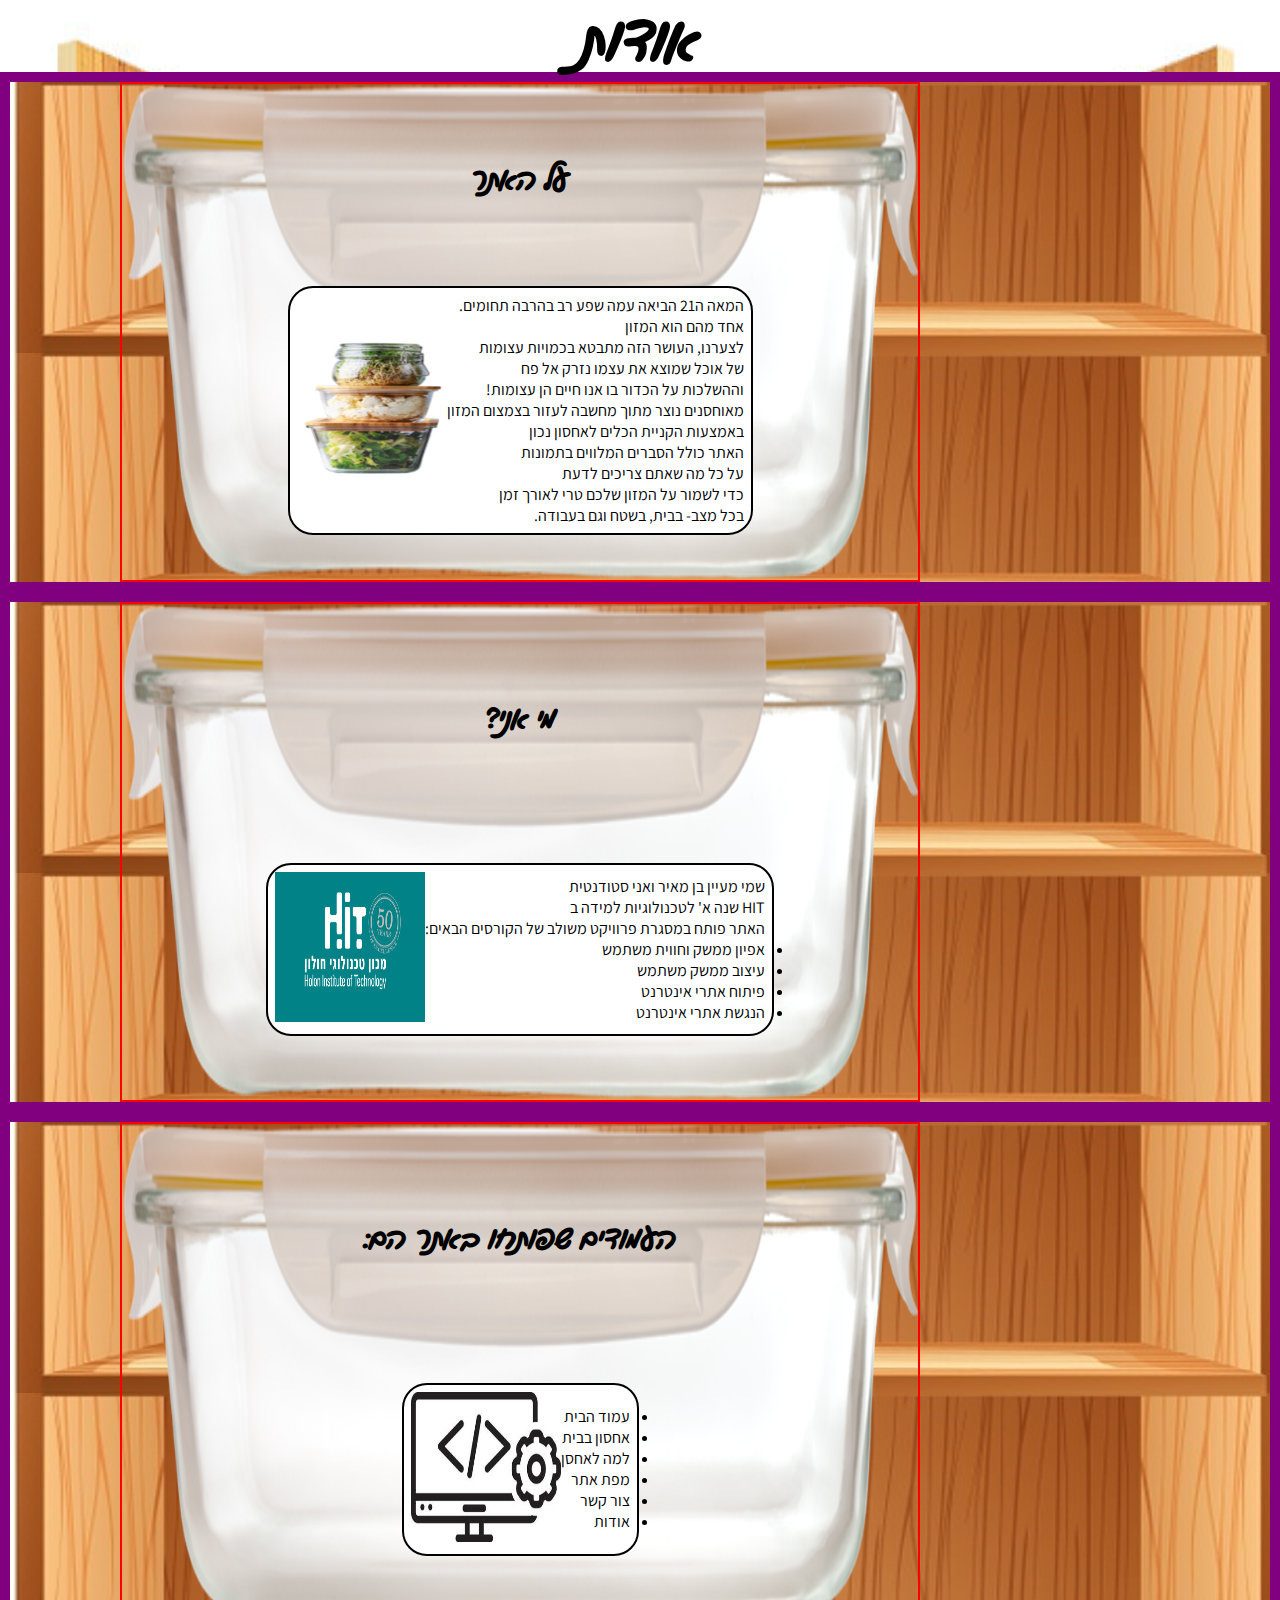
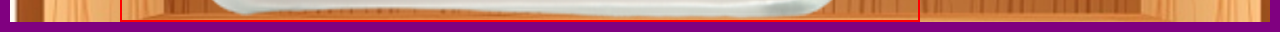
==== about.HTML @ 71db6bdf "page 4" ====
<!DOCTYPE html>
<html lang="en">

<head>
    <meta charset="UTF-8">
    <meta http-equiv="X-UA-Compatible" content="IE=edge">
    <meta name="viewport" content="width=device-width, initial-scale=1.0">
    <link rel="stylesheet" href="./styles/about2.css">
    <title> אודות</title>
</head>

<body>
    <h1> אודות</h1>

    <div id="container">

        <div class=shelf>
            <div class=box>
                <div class=title>
                    <h2> על האתר</2>
                </div>
                <section class="section">
                    <div class="text">
                        <p> המאה ה21 הביאה עמה שפע רב בהרבה תחומים. </p>
                        <p> אחד מהם הוא המזון </p>
                        <p>לצערנו, העושר הזה מתבטא בכמויות עצומות </p>
                        <p>של אוכל שמוצא את עצמו נזרק אל פח </p>
                        <p>וההשלכות על הכדור בו אנו חיים הן עצומות! </p>
                        <p>מאוחסנים נוצר מתוך מחשבה לעזור בצמצום המזון </p>
                        <p>באמצעות הקניית הכלים לאחסון נכון </p>
                        <p>האתר כולל הסברים המלווים בתמונות
                        <p> על כל מה שאתם צריכים לדעת </p>
                        <p>כדי לשמור על המזון שלכם טרי לאורך זמן</p>
                        <p> בכל מצב- בבית, בשטח וגם בעבודה. </p>
                    </div>
                    <div>
                        <img src="./images/boxes.png">
                    </div>
                </section>
            </div>
        </div>

        <div class=shelf>
            <div class=box>
                <div class="title">
                    <h2> מי אני?</h2>
                </div>
                <section class="section">
                    <div class="text">
                        <p> שמי מעיין בן מאיר ואני סטודנטית </p>
                        <p> HIT שנה א' לטכנולוגיות למידה ב </p>
                        <ul>
                            האתר פותח במסגרת פרוויקט משולב של הקורסים הבאים:
                            <li> אפיון ממשק וחווית משתמש </li>
                            <li> עיצוב ממשק משתמש</il>
                            <li>פיתוח אתרי אינטרנט </li>
                            <li>הנגשת אתרי אינטרנט </il>
                        </ul>
                    </div>
                    <div id="image">
                        <img src="./images/hit.jpg">
                    </div>
                </section>
            </div>
        </div>


        <div class=shelf>
            <div class=box>
                <div class="title">
                    <h2> העמודים שפותחו באתר הם:</h2>
                </div>
                <section class="section">
                    <div class="text">
                        <ul>
                            <li>עמוד הבית</li>
                            <li>אחסון בבית</li>
                            <li>למה לאחסן </li>
                            <li>מפת אתר </li>
                            <li>צור קשר</li>
                            <li>אודות</li>
                        </ul>
                    </div>
                    <div id="image">
                        <img src="./images/DEVELOPEMENT.jpg" alt="" />
                    </div>
                </section>
            </DIV>
        </div>
    </div>

</body>
---- styles/about2.css ----
@import url('https://fonts.googleapis.com/css2?family=Assistant:wght@500&display=swap');


@font-face {
    font-family: 'MyWebFont';
    src: url('../fonts/GveretLevinAlefAlefAlefRegular.ttf');

}

* {
    margin: 0;
    padding: 0;
    box-sizing: border-box;
    direction: rtl;
    /* font-family: Arial, Helvetica, sans-serif; */
    font-family: 'Assistant', sans-serif;

}


body {
    direction: rtl;
    background-repeat: no-repeat;
    background-image: url('../images/OPEN.png');
    background-size: 100% 100%;
}

h1 {
    text-align: center;
    font-family: 'MyWebFont';
    font-size: 60px;
}

#container {
    margin-top: 0px;
}

.shelf {
    background-image: url('../images/SHELF.png');
    border: solid purple 10px;
    box-sizing: 50% 59%;

}


.box {
    background-repeat: no-repeat;
    border: solid red 2px;
    display: flex;
    flex-direction: column;
    justify-content: space-around;
    align-items: center;
    height: 500px;
    background-image: url('../images/BOX3.png');
    width: 800px;
    background-size: 100% 100%;
    text-align: center;
    background-repeat: no-repeat;
    padding-top: 30px;
    position: relative;
    right: 350px;


}


section.section {
    display: flex;
    flex-direction: row;
    justify-content: space-around;
    border: solid 1px black;
    align-items: center;
    height: fit-content;
    width: fit-content;
    padding: 7px;
    background-color: white;
    border: solid 2px black;
    border-radius: 25px;

}


div.text {
    font-family: arimo;
    font-size: 16px;
    text-align: right;
}


h2 {
    font-family: 'MyWebFont';
    font-size: 30px;

}


div img {
    width: 150px;
    height: 150px;
    background-color: white;
}



background-image: url('../images/box.png');
width: 700px;
background-size: 100%;
height: 700px;
background-repeat: no-repeat;
background-image: url('../images/SHELF.png'); //

}
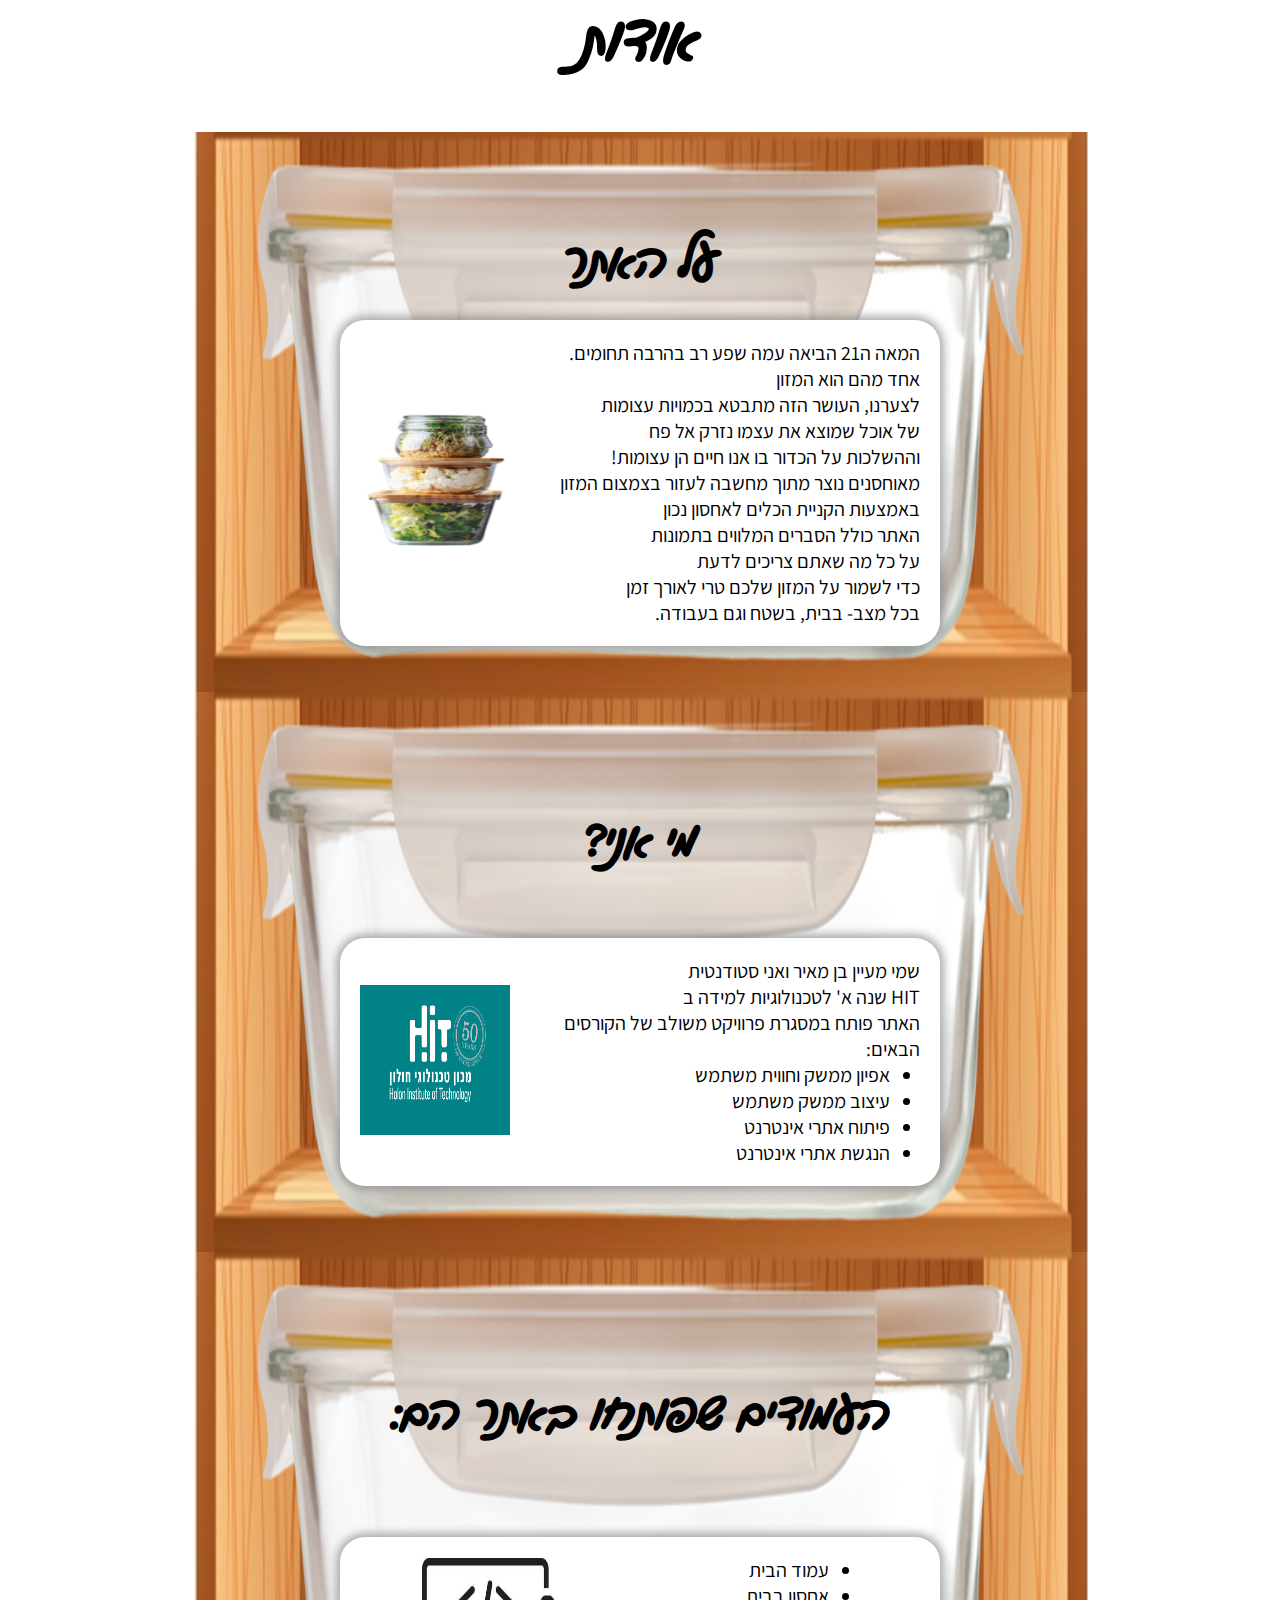
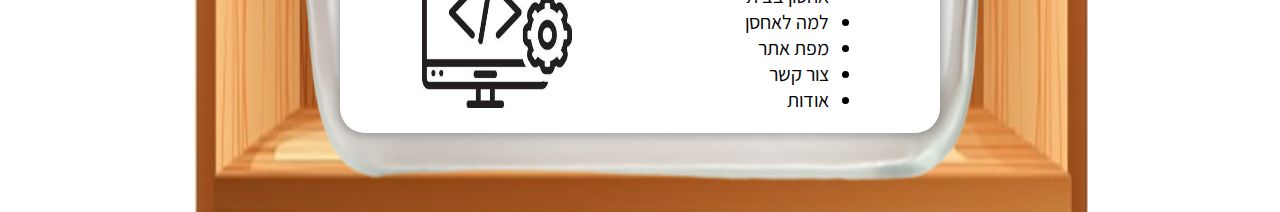
==== commit 158f2190: "lesson9" ====
--- a/about.HTML
+++ b/about.HTML
@@ -8,6 +8,7 @@
     <link rel="stylesheet" href="./styles/about2.css">
     <title> אודות</title>
 </head>
+
 
 <body>
     <h1> אודות</h1>
--- a/styles/about2.css
+++ b/styles/about2.css
@@ -21,7 +21,7 @@
 body {
     direction: rtl;
     background-repeat: no-repeat;
-    background-image: url('../images/OPEN.png');
+    /* background-image: url('../images/OPEN.png'); */
     background-size: 100% 100%;
 }
 
@@ -32,34 +32,40 @@
 }
 
 #container {
-    margin-top: 0px;
+    margin-top: 60px;
 }
 
 .shelf {
     background-image: url('../images/SHELF.png');
-    border: solid purple 10px;
-    box-sizing: 50% 59%;
+    /* border: solid purple 10px; */
+    background-position: center;
+    background-size: 70% 100%;
+    /* box-sizing: 100% 100%; */
+    background-repeat: no-repeat;
+    /* margin-bottom: 100px; */
+    padding: 30px 0;
 
 }
 
 
 .box {
-    background-repeat: no-repeat;
-    border: solid red 2px;
+    /* border: solid red 2px; */
     display: flex;
     flex-direction: column;
     justify-content: space-around;
     align-items: center;
     height: 500px;
     background-image: url('../images/BOX3.png');
-    width: 800px;
+    width: 60%;
     background-size: 100% 100%;
     text-align: center;
     background-repeat: no-repeat;
-    padding-top: 30px;
+    /* padding-top: 30px; */
     position: relative;
-    right: 350px;
-
+    /* right: 350px; */
+    margin: 0 auto;
+    /* padding: 0 100px; */
+    padding-top: 50px;
 
 }
 
@@ -68,28 +74,35 @@
     display: flex;
     flex-direction: row;
     justify-content: space-around;
-    border: solid 1px black;
+    /* border: solid 1px black; */
     align-items: center;
     height: fit-content;
-    width: fit-content;
-    padding: 7px;
+    max-width: 100%;
+    max-width: 600px;
+    width: 80%;
+    padding: 20px;
     background-color: white;
-    border: solid 2px black;
+    /* border: solid 2px black; */
+    box-shadow: 0 0 8px 4px rgba(125, 125, 125, 0.625);
     border-radius: 25px;
 
+}
+
+section li {
+    margin-right: 30px;
 }
 
 
 div.text {
     font-family: arimo;
-    font-size: 16px;
+    font-size: 20px;
     text-align: right;
 }
 
 
 h2 {
     font-family: 'MyWebFont';
-    font-size: 30px;
+    font-size: 3rem;
 
 }
 
@@ -98,15 +111,5 @@
     width: 150px;
     height: 150px;
     background-color: white;
-}
-
-
-
-background-image: url('../images/box.png');
-width: 700px;
-background-size: 100%;
-height: 700px;
-background-repeat: no-repeat;
-background-image: url('../images/SHELF.png'); //
-
+    margin-right: 50px;
 }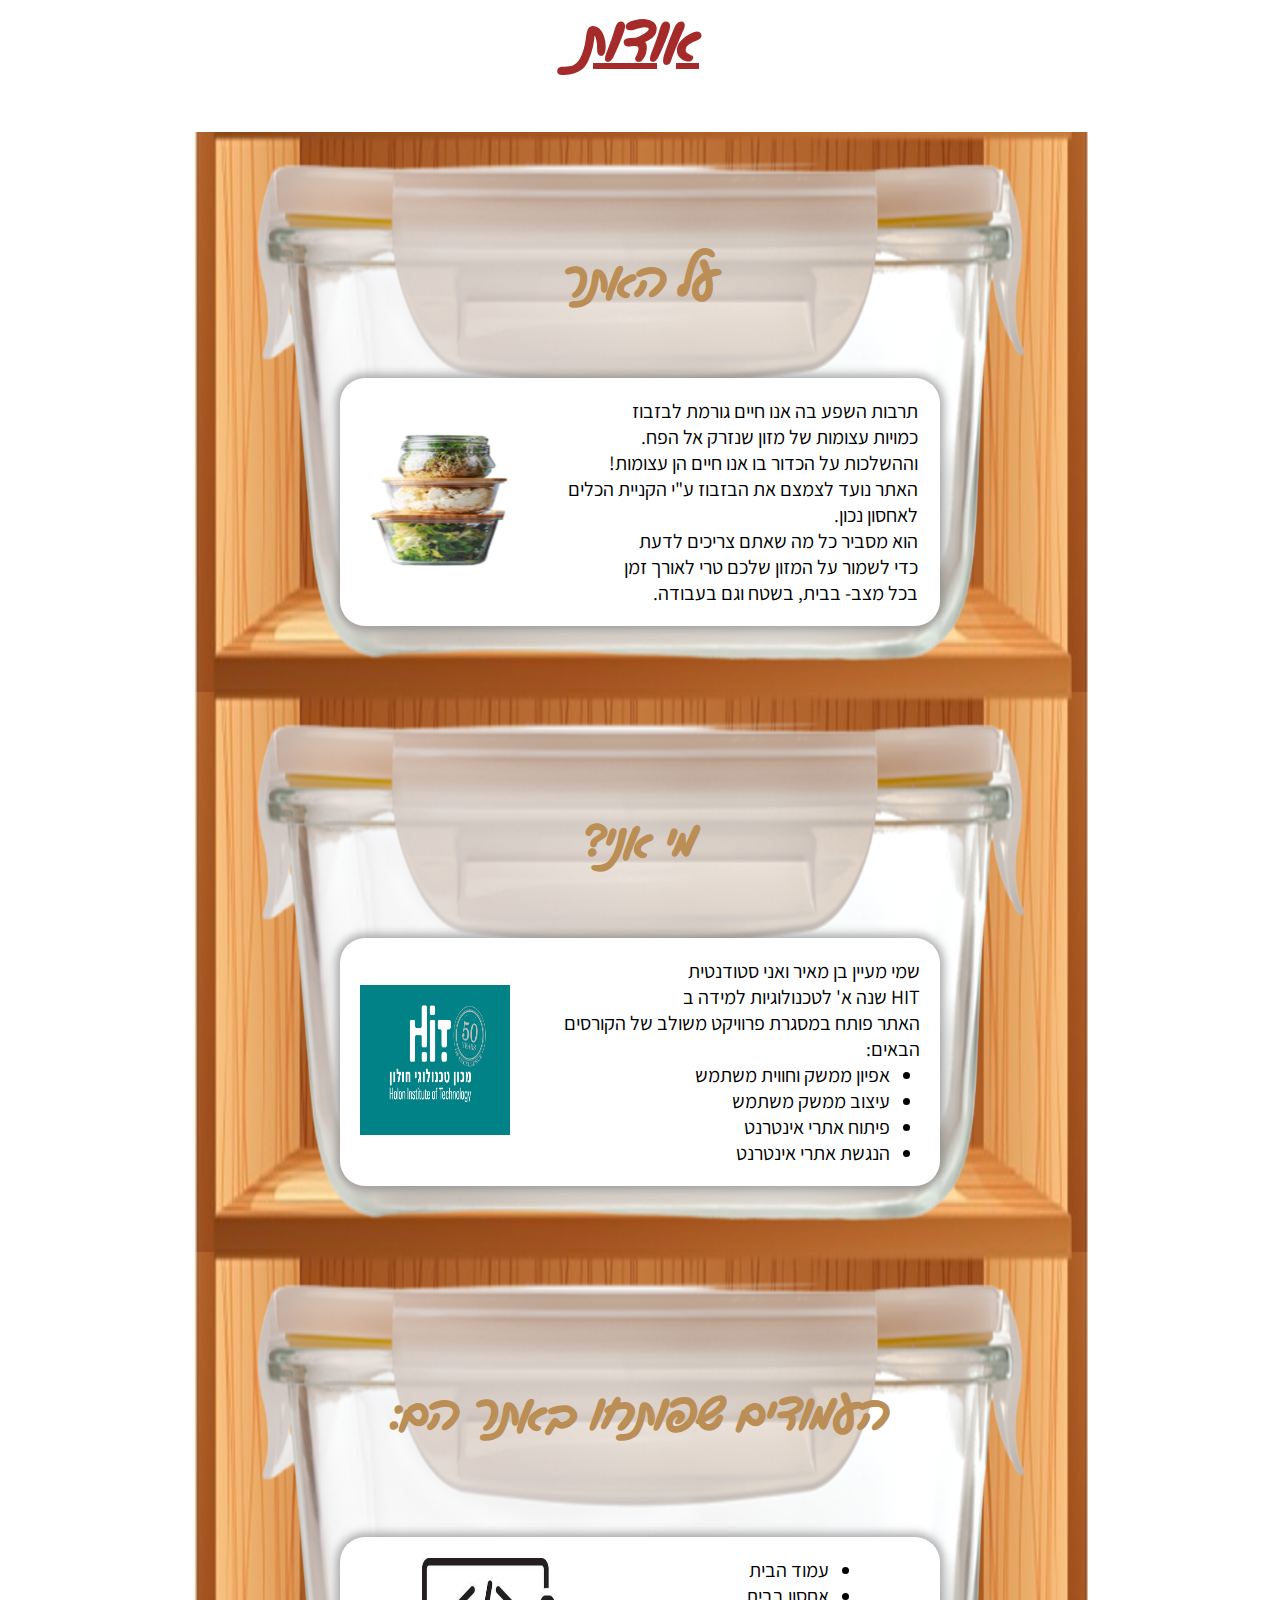
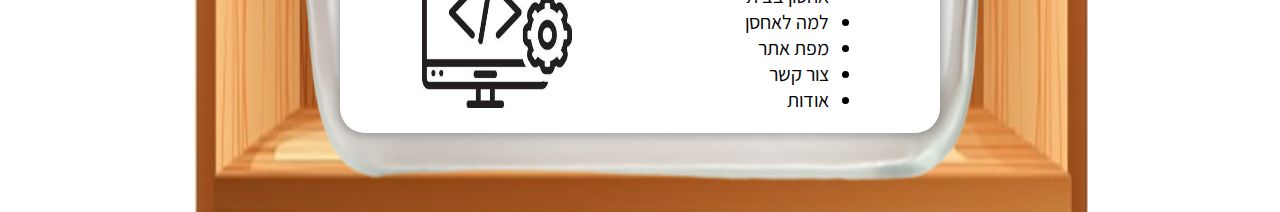
==== commit e7c5263e: "contact page" ====
--- a/about.HTML
+++ b/about.HTML
@@ -22,15 +22,12 @@
                 </div>
                 <section class="section">
                     <div class="text">
-                        <p> המאה ה21 הביאה עמה שפע רב בהרבה תחומים. </p>
-                        <p> אחד מהם הוא המזון </p>
-                        <p>לצערנו, העושר הזה מתבטא בכמויות עצומות </p>
-                        <p>של אוכל שמוצא את עצמו נזרק אל פח </p>
+                        <p>תרבות השפע בה אנו חיים גורמת לבזבוז </p>
+                        <p>כמויות עצומות של מזון שנזרק אל הפח.</p>
                         <p>וההשלכות על הכדור בו אנו חיים הן עצומות! </p>
-                        <p>מאוחסנים נוצר מתוך מחשבה לעזור בצמצום המזון </p>
-                        <p>באמצעות הקניית הכלים לאחסון נכון </p>
-                        <p>האתר כולל הסברים המלווים בתמונות
-                        <p> על כל מה שאתם צריכים לדעת </p>
+                        <p> האתר נועד לצמצם את הבזבוז ע"י הקניית הכלים </p>
+                        <p>לאחסון נכון. </p>
+                        <p> הוא מסביר כל מה שאתם צריכים לדעת </p>
                         <p>כדי לשמור על המזון שלכם טרי לאורך זמן</p>
                         <p> בכל מצב- בבית, בשטח וגם בעבודה. </p>
                     </div>
--- a/styles/about2.css
+++ b/styles/about2.css
@@ -29,6 +29,8 @@
     text-align: center;
     font-family: 'MyWebFont';
     font-size: 60px;
+    color: brown;
+    text-decoration: underline;
 }
 
 #container {
@@ -103,6 +105,8 @@
 h2 {
     font-family: 'MyWebFont';
     font-size: 3rem;
+    color: #BA8E55;
+    ;
 
 }
 
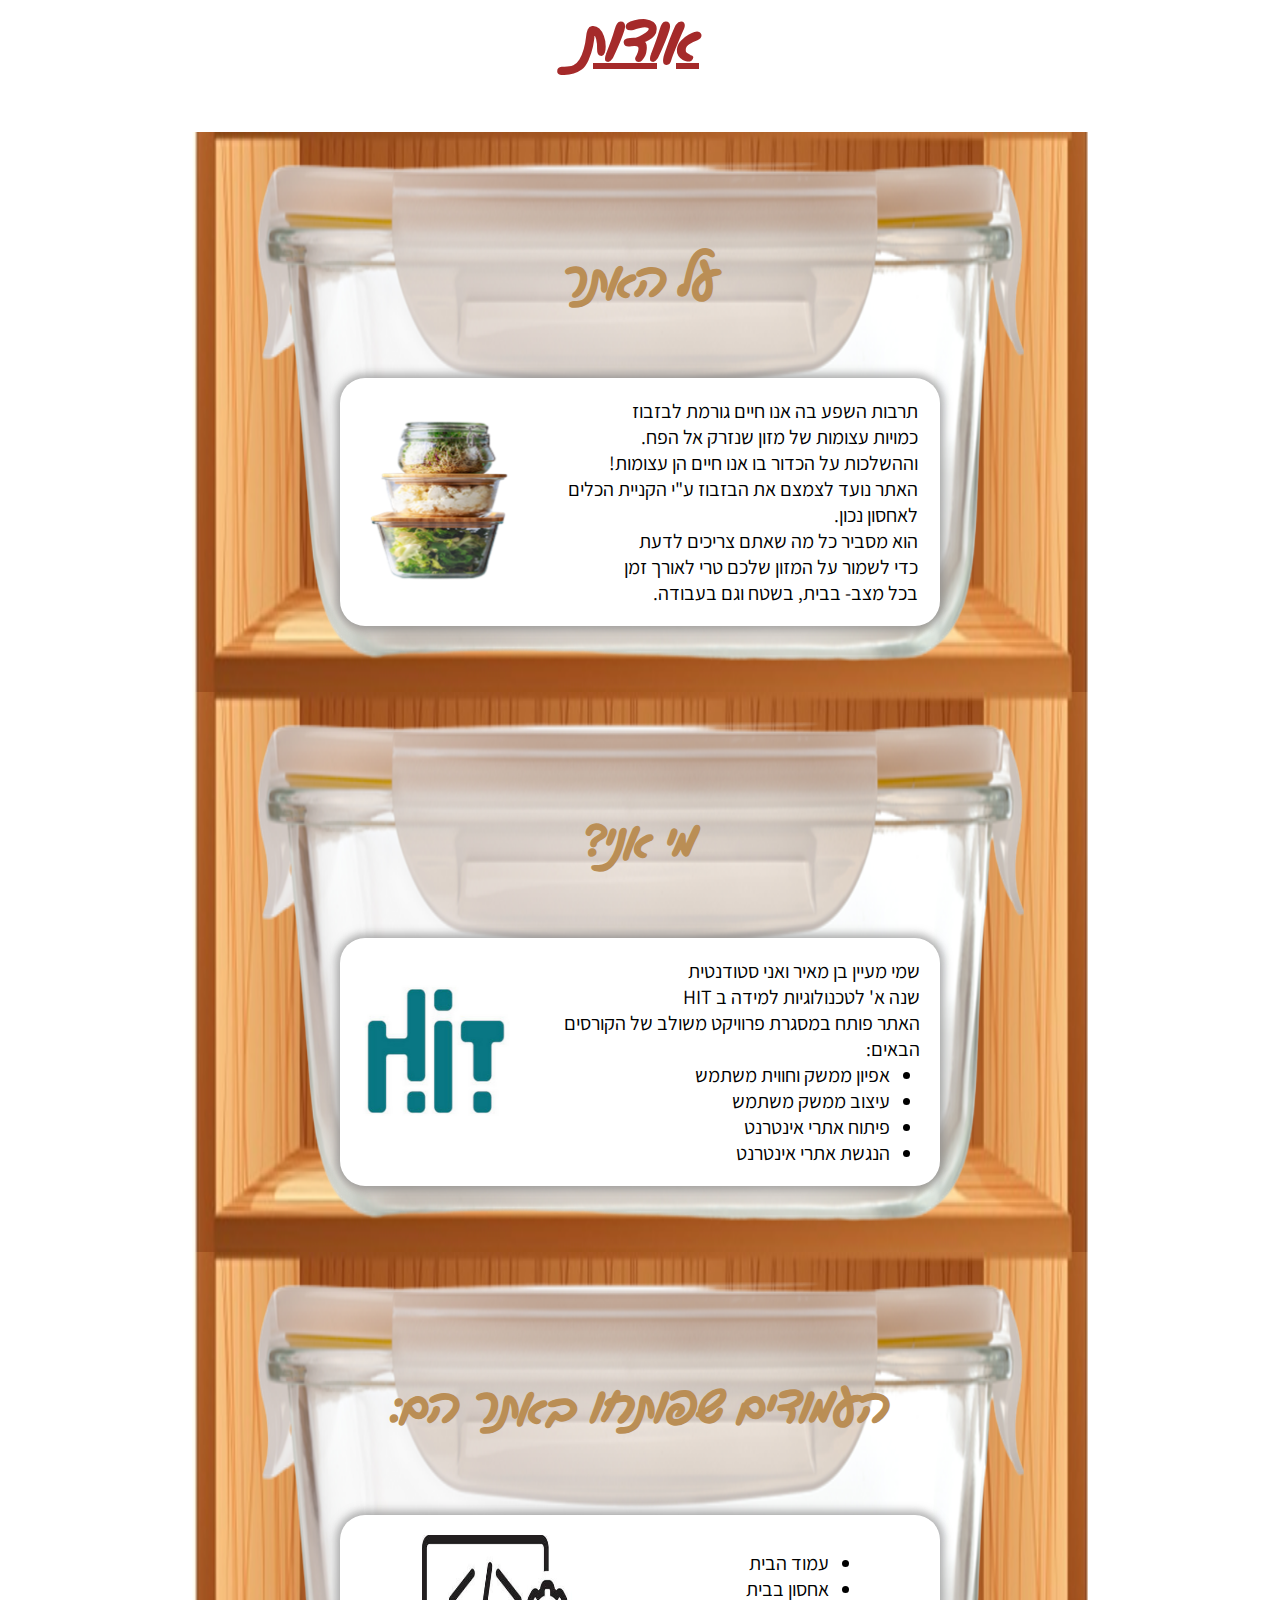
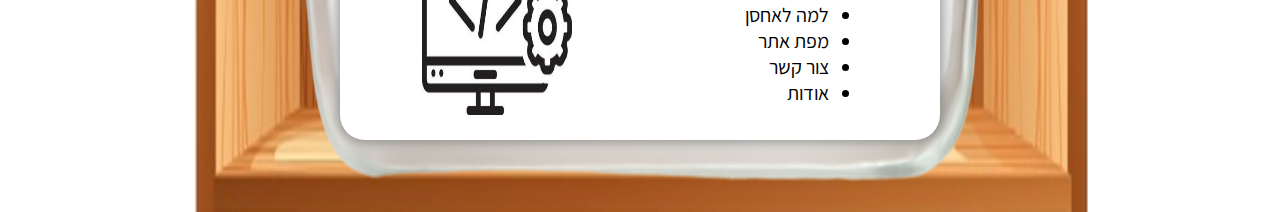
==== commit ef2f33d0: "more changes" ====
--- a/about.HTML
+++ b/about.HTML
@@ -46,7 +46,7 @@
                 <section class="section">
                     <div class="text">
                         <p> שמי מעיין בן מאיר ואני סטודנטית </p>
-                        <p> HIT שנה א' לטכנולוגיות למידה ב </p>
+                        <p>שנה א' לטכנולוגיות למידה ב HIT </p>
                         <ul>
                             האתר פותח במסגרת פרוויקט משולב של הקורסים הבאים:
                             <li> אפיון ממשק וחווית משתמש </li>
@@ -56,7 +56,7 @@
                         </ul>
                     </div>
                     <div id="image">
-                        <img src="./images/hit.jpg">
+                        <img src="./images/HIT.png">
                     </div>
                 </section>
             </div>
--- a/styles/about2.css
+++ b/styles/about2.css
@@ -113,7 +113,7 @@
 
 div img {
     width: 150px;
-    height: 150px;
+    height: 180px;
     background-color: white;
     margin-right: 50px;
 }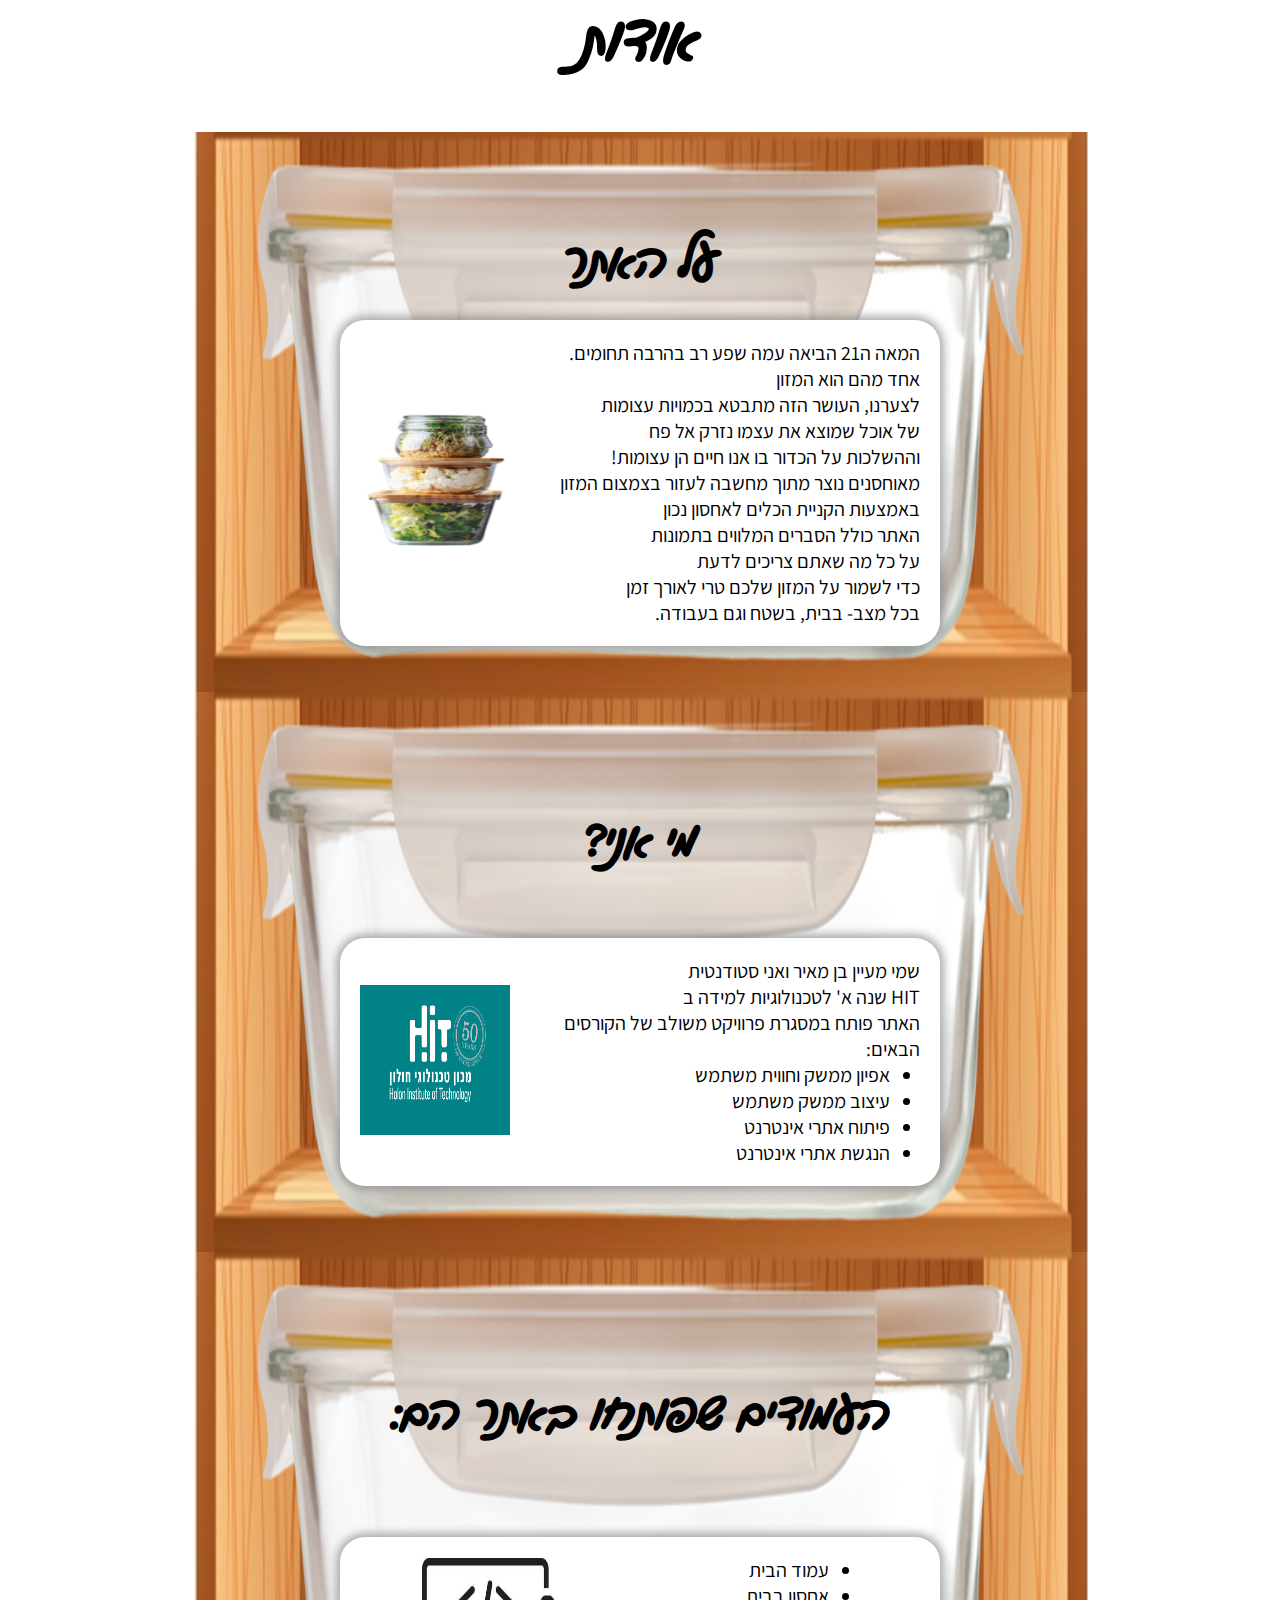
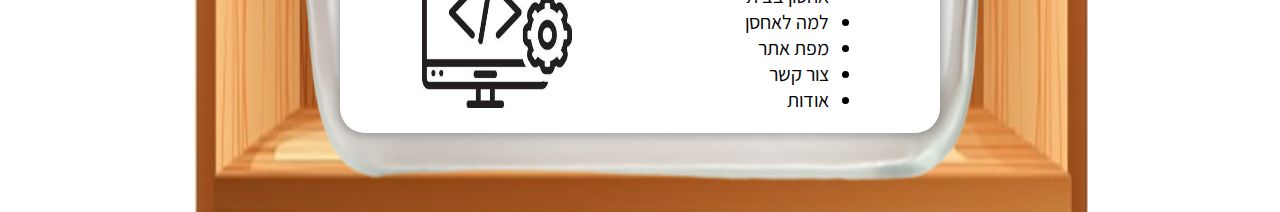
==== commit 22e815fe: "Merge branch 'main' of https://github.com/nisan-cb/meuhsanim" ====
--- a/about.HTML
+++ b/about.HTML
@@ -22,12 +22,15 @@
                 </div>
                 <section class="section">
                     <div class="text">
-                        <p>תרבות השפע בה אנו חיים גורמת לבזבוז </p>
-                        <p>כמויות עצומות של מזון שנזרק אל הפח.</p>
+                        <p> המאה ה21 הביאה עמה שפע רב בהרבה תחומים. </p>
+                        <p> אחד מהם הוא המזון </p>
+                        <p>לצערנו, העושר הזה מתבטא בכמויות עצומות </p>
+                        <p>של אוכל שמוצא את עצמו נזרק אל פח </p>
                         <p>וההשלכות על הכדור בו אנו חיים הן עצומות! </p>
-                        <p> האתר נועד לצמצם את הבזבוז ע"י הקניית הכלים </p>
-                        <p>לאחסון נכון. </p>
-                        <p> הוא מסביר כל מה שאתם צריכים לדעת </p>
+                        <p>מאוחסנים נוצר מתוך מחשבה לעזור בצמצום המזון </p>
+                        <p>באמצעות הקניית הכלים לאחסון נכון </p>
+                        <p>האתר כולל הסברים המלווים בתמונות
+                        <p> על כל מה שאתם צריכים לדעת </p>
                         <p>כדי לשמור על המזון שלכם טרי לאורך זמן</p>
                         <p> בכל מצב- בבית, בשטח וגם בעבודה. </p>
                     </div>
@@ -46,7 +49,7 @@
                 <section class="section">
                     <div class="text">
                         <p> שמי מעיין בן מאיר ואני סטודנטית </p>
-                        <p>שנה א' לטכנולוגיות למידה ב HIT </p>
+                        <p> HIT שנה א' לטכנולוגיות למידה ב </p>
                         <ul>
                             האתר פותח במסגרת פרוויקט משולב של הקורסים הבאים:
                             <li> אפיון ממשק וחווית משתמש </li>
@@ -56,7 +59,7 @@
                         </ul>
                     </div>
                     <div id="image">
-                        <img src="./images/HIT.png">
+                        <img src="./images/hit.jpg">
                     </div>
                 </section>
             </div>
--- a/styles/about2.css
+++ b/styles/about2.css
@@ -29,8 +29,6 @@
     text-align: center;
     font-family: 'MyWebFont';
     font-size: 60px;
-    color: brown;
-    text-decoration: underline;
 }
 
 #container {
@@ -105,15 +103,13 @@
 h2 {
     font-family: 'MyWebFont';
     font-size: 3rem;
-    color: #BA8E55;
-    ;
 
 }
 
 
 div img {
     width: 150px;
-    height: 180px;
+    height: 150px;
     background-color: white;
     margin-right: 50px;
 }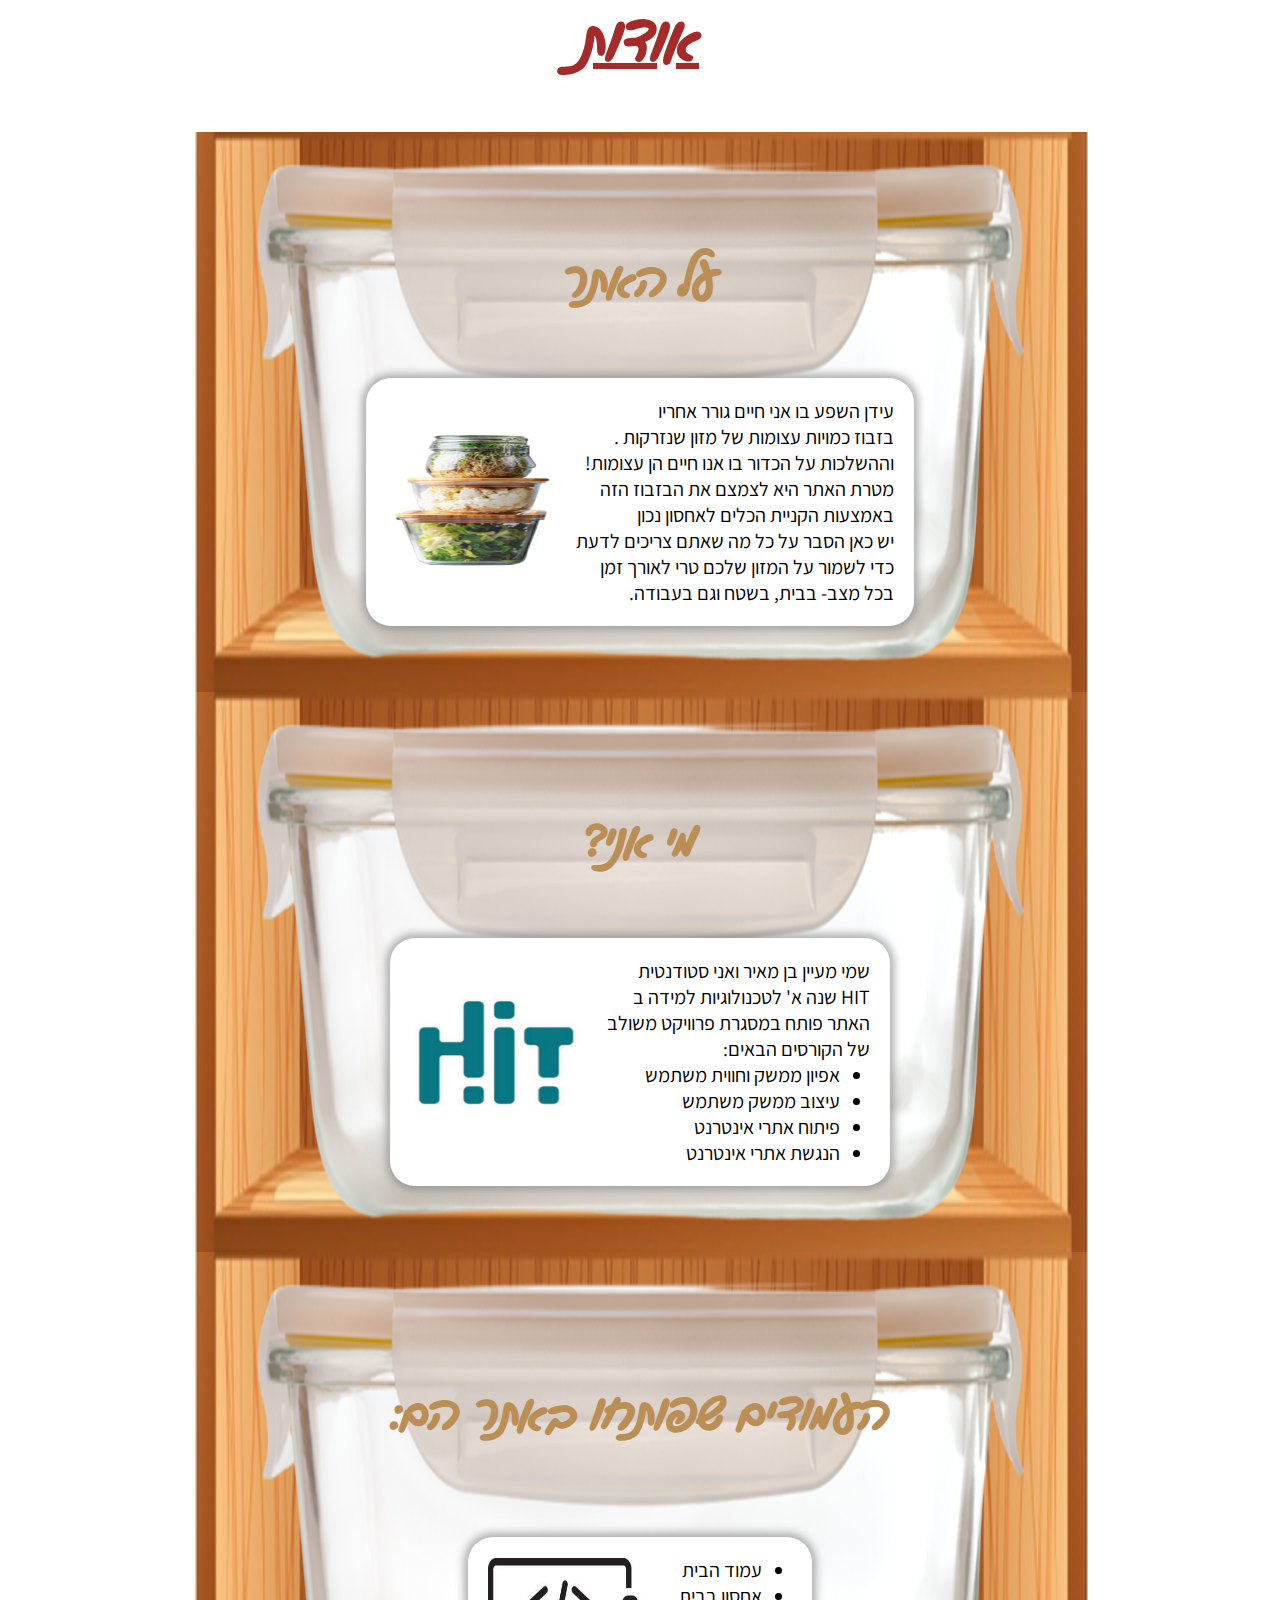
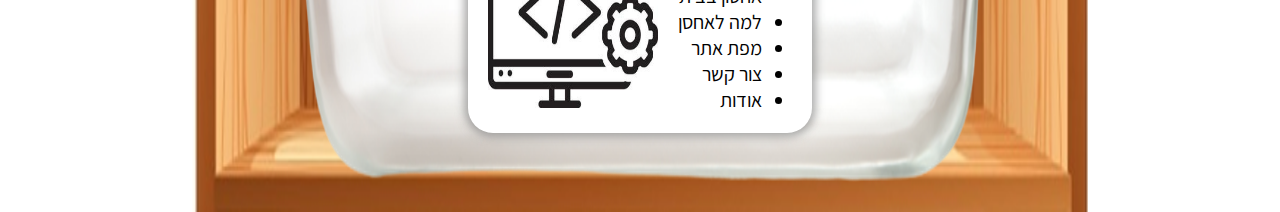
==== commit 298d1c79: "changes" ====
--- a/about.HTML
+++ b/about.HTML
@@ -22,15 +22,12 @@
                 </div>
                 <section class="section">
                     <div class="text">
-                        <p> המאה ה21 הביאה עמה שפע רב בהרבה תחומים. </p>
-                        <p> אחד מהם הוא המזון </p>
-                        <p>לצערנו, העושר הזה מתבטא בכמויות עצומות </p>
-                        <p>של אוכל שמוצא את עצמו נזרק אל פח </p>
+                        <p>עידן השפע בו אני חיים גורר אחריו</p>
+                        <p>בזבוז כמויות עצומות של מזון שנזרקות .</p>
                         <p>וההשלכות על הכדור בו אנו חיים הן עצומות! </p>
-                        <p>מאוחסנים נוצר מתוך מחשבה לעזור בצמצום המזון </p>
-                        <p>באמצעות הקניית הכלים לאחסון נכון </p>
-                        <p>האתר כולל הסברים המלווים בתמונות
-                        <p> על כל מה שאתם צריכים לדעת </p>
+                        <p>מטרת האתר היא לצמצם את הבזבוז הזה</p>
+                        <p>באמצעות הקניית הכלים לאחסון נכון</p>
+                        <p>יש כאן הסבר על כל מה שאתם צריכים לדעת</p>
                         <p>כדי לשמור על המזון שלכם טרי לאורך זמן</p>
                         <p> בכל מצב- בבית, בשטח וגם בעבודה. </p>
                     </div>
@@ -46,8 +43,8 @@
                 <div class="title">
                     <h2> מי אני?</h2>
                 </div>
-                <section class="section">
-                    <div class="text">
+                <section class="section" id="section2">
+                    <div class="text" class="section2">
                         <p> שמי מעיין בן מאיר ואני סטודנטית </p>
                         <p> HIT שנה א' לטכנולוגיות למידה ב </p>
                         <ul>
@@ -58,8 +55,8 @@
                             <li>הנגשת אתרי אינטרנט </il>
                         </ul>
                     </div>
-                    <div id="image">
-                        <img src="./images/hit.jpg">
+                    <div id="image" class="section2">
+                        <img src="./images/HIT.png">
                     </div>
                 </section>
             </div>
--- a/styles/about2.css
+++ b/styles/about2.css
@@ -29,6 +29,8 @@
     text-align: center;
     font-family: 'MyWebFont';
     font-size: 60px;
+    color: brown;
+    text-decoration: underline;
 }
 
 #container {
@@ -46,6 +48,7 @@
     padding: 30px 0;
 
 }
+
 
 
 .box {
@@ -79,7 +82,7 @@
     height: fit-content;
     max-width: 100%;
     max-width: 600px;
-    width: 80%;
+    width: fit-content;
     padding: 20px;
     background-color: white;
     /* border: solid 2px black; */
@@ -103,13 +106,17 @@
 h2 {
     font-family: 'MyWebFont';
     font-size: 3rem;
-
+    color: #BA8E55;
 }
 
 
 div img {
-    width: 150px;
+    width: 170px;
     height: 150px;
     background-color: white;
-    margin-right: 50px;
+    margin-right: 20px;
+}
+
+section#section2 {
+    width: 500px;
 }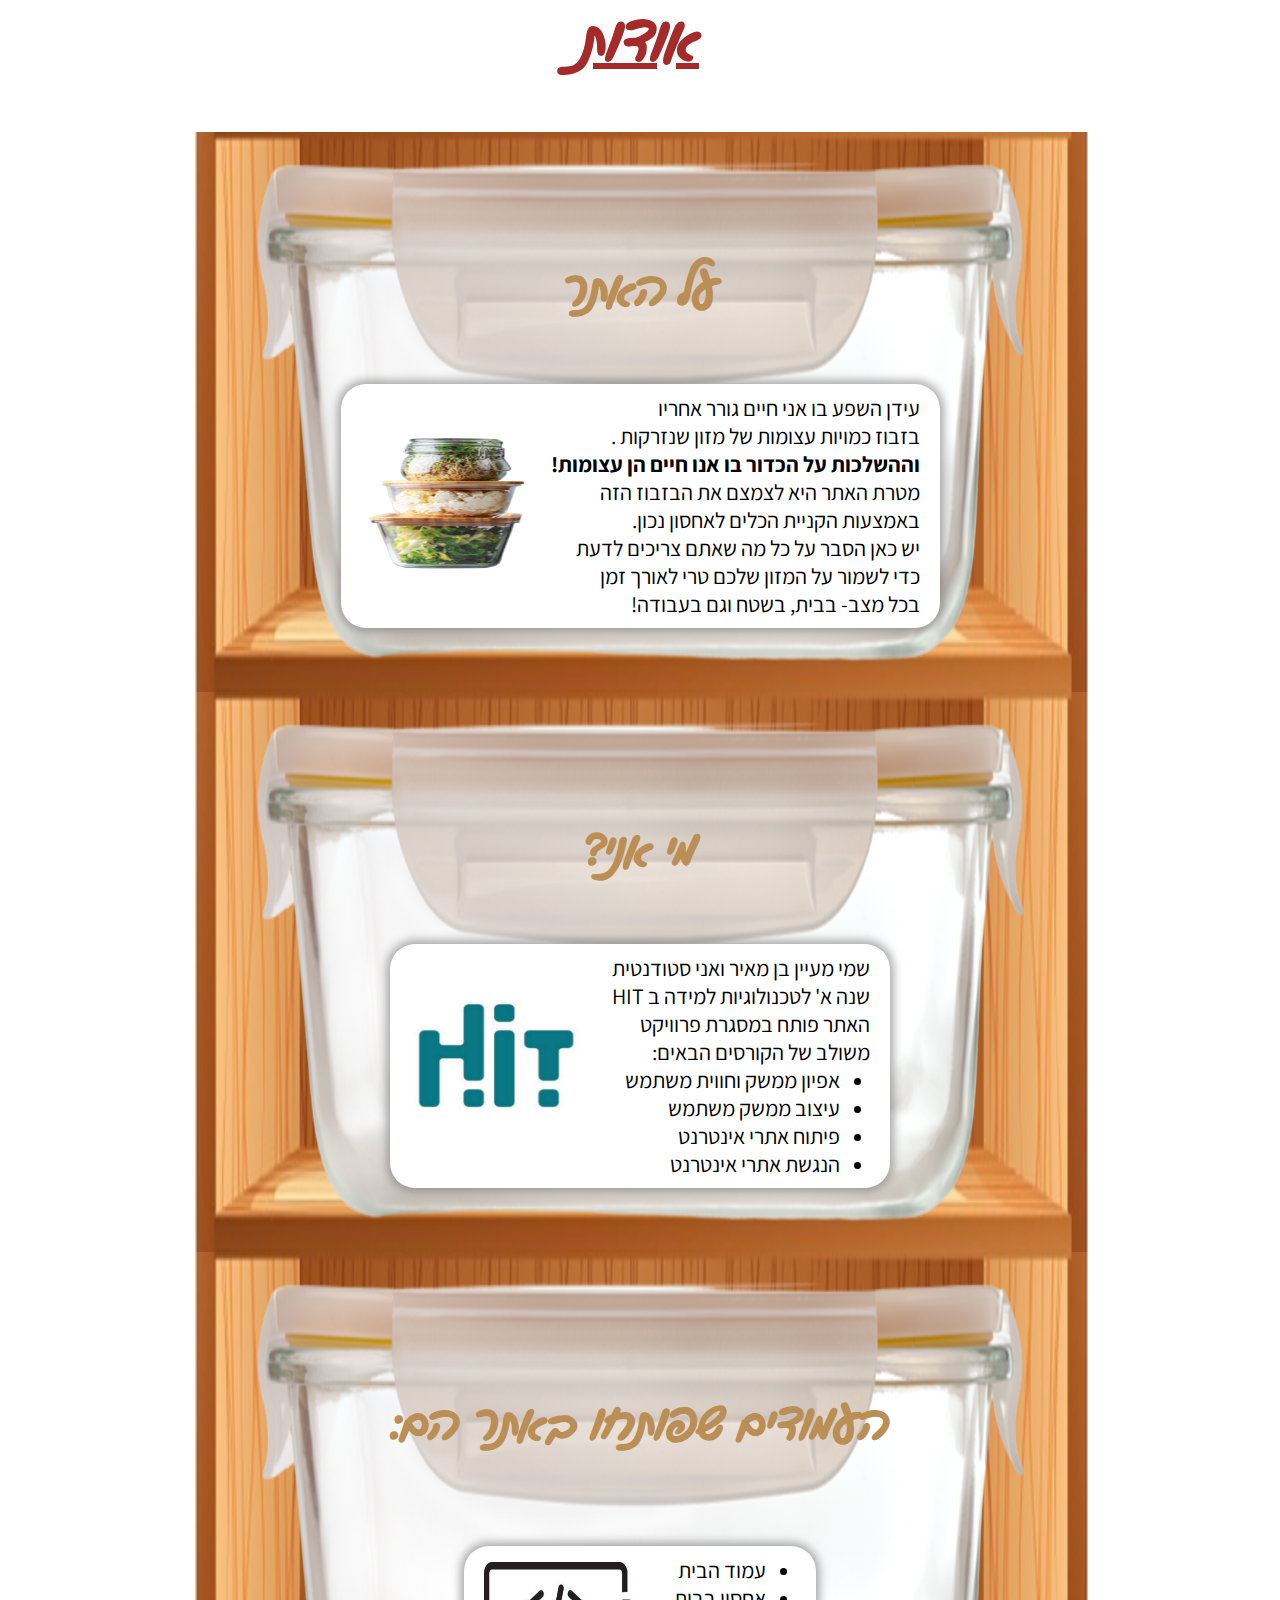
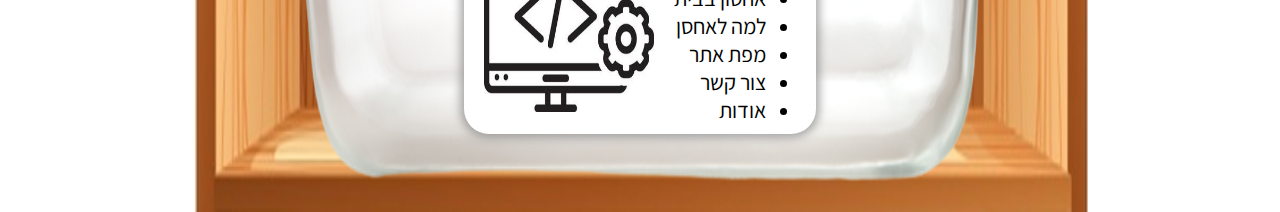
==== commit eef6ea94: "PROject" ====
--- a/about.HTML
+++ b/about.HTML
@@ -24,12 +24,12 @@
                     <div class="text">
                         <p>עידן השפע בו אני חיים גורר אחריו</p>
                         <p>בזבוז כמויות עצומות של מזון שנזרקות .</p>
-                        <p>וההשלכות על הכדור בו אנו חיים הן עצומות! </p>
+                        <p> <B> וההשלכות על הכדור בו אנו חיים הן עצומות! </B></p>
                         <p>מטרת האתר היא לצמצם את הבזבוז הזה</p>
-                        <p>באמצעות הקניית הכלים לאחסון נכון</p>
+                        <p>באמצעות הקניית הכלים לאחסון נכון.</p>
                         <p>יש כאן הסבר על כל מה שאתם צריכים לדעת</p>
                         <p>כדי לשמור על המזון שלכם טרי לאורך זמן</p>
-                        <p> בכל מצב- בבית, בשטח וגם בעבודה. </p>
+                        <p> בכל מצב- בבית, בשטח וגם בעבודה! </p>
                     </div>
                     <div>
                         <img src="./images/boxes.png">
@@ -46,7 +46,7 @@
                 <section class="section" id="section2">
                     <div class="text" class="section2">
                         <p> שמי מעיין בן מאיר ואני סטודנטית </p>
-                        <p> HIT שנה א' לטכנולוגיות למידה ב </p>
+                        <p> שנה א' לטכנולוגיות למידה ב HIT </p>
                         <ul>
                             האתר פותח במסגרת פרוויקט משולב של הקורסים הבאים:
                             <li> אפיון ממשק וחווית משתמש </li>
--- a/styles/about2.css
+++ b/styles/about2.css
@@ -68,7 +68,7 @@
     /* right: 350px; */
     margin: 0 auto;
     /* padding: 0 100px; */
-    padding-top: 50px;
+    padding-top: 60px;
 
 }
 
@@ -80,10 +80,8 @@
     /* border: solid 1px black; */
     align-items: center;
     height: fit-content;
-    max-width: 100%;
-    max-width: 600px;
-    width: fit-content;
-    padding: 20px;
+    width: 700ppx;
+    padding: 10PX 20px;
     background-color: white;
     /* border: solid 2px black; */
     box-shadow: 0 0 8px 4px rgba(125, 125, 125, 0.625);
@@ -98,7 +96,7 @@
 
 div.text {
     font-family: arimo;
-    font-size: 20px;
+    font-size: 22px;
     text-align: right;
 }
 
